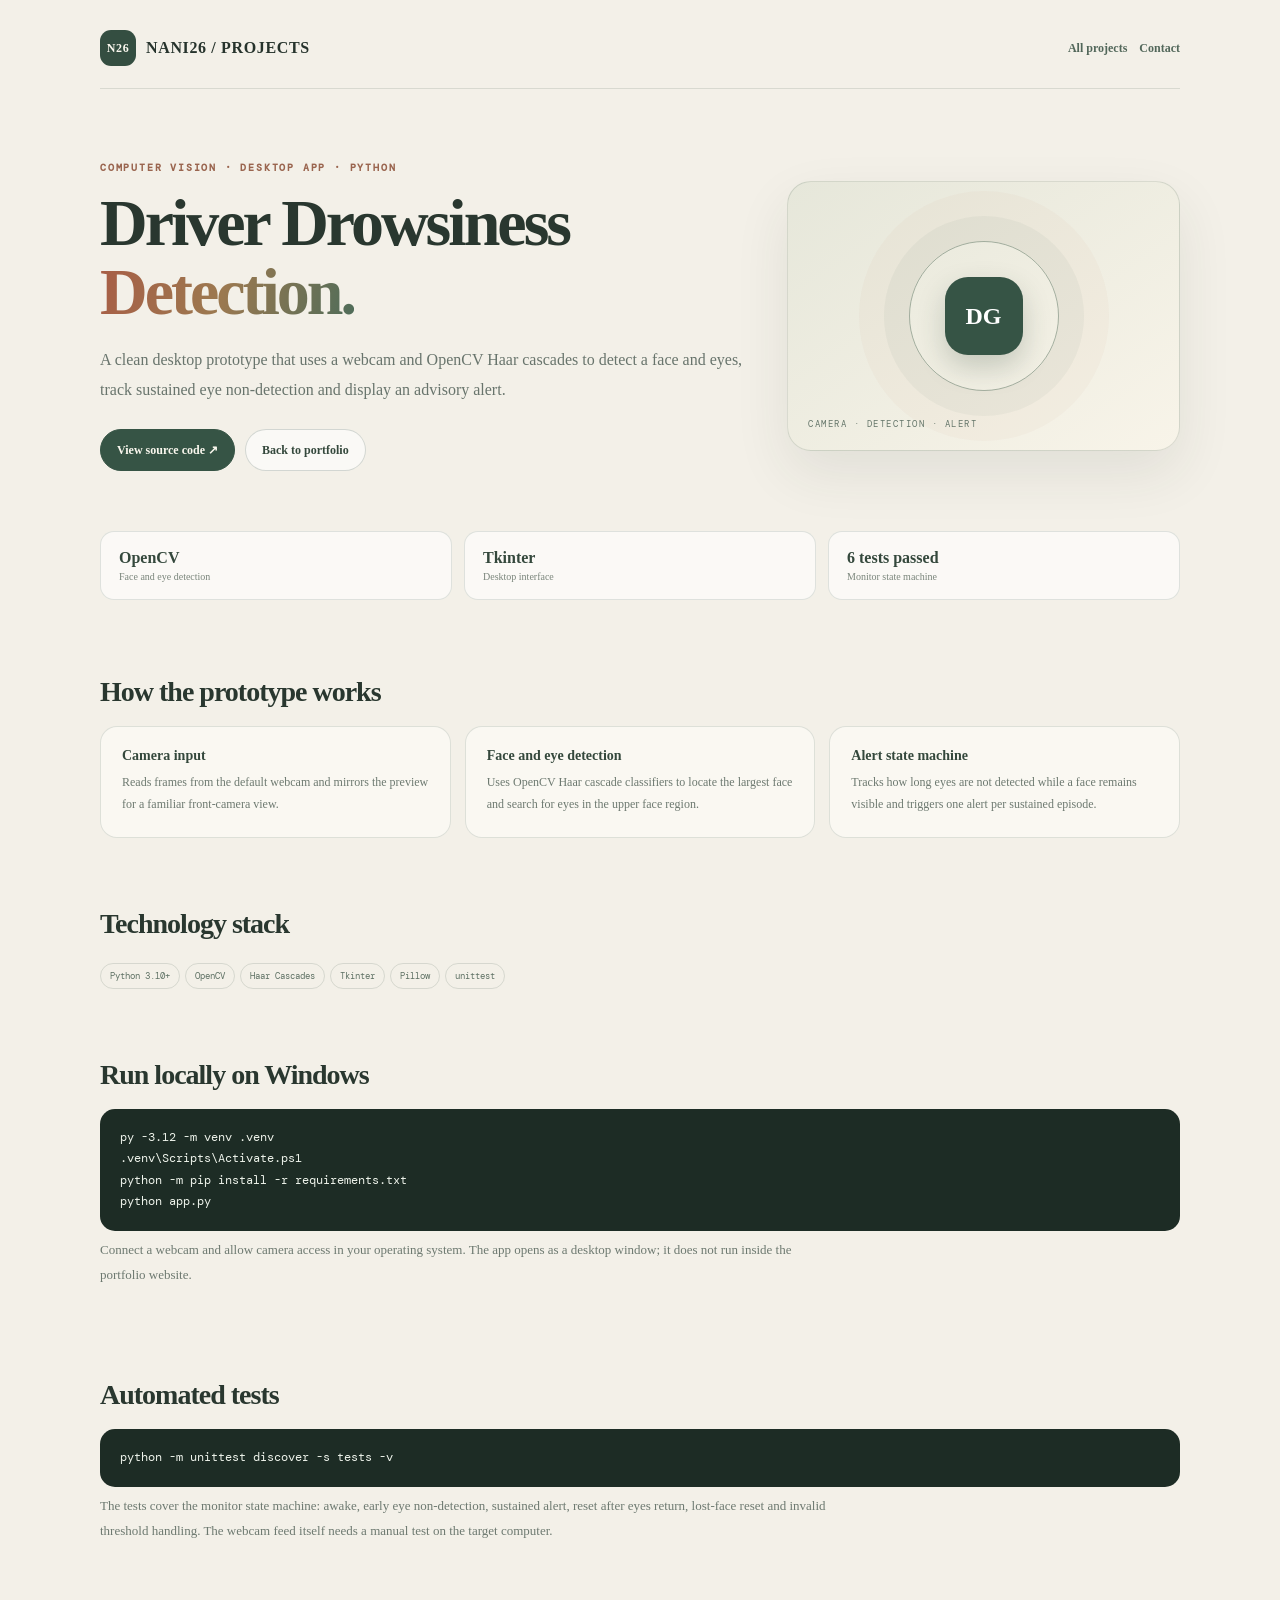
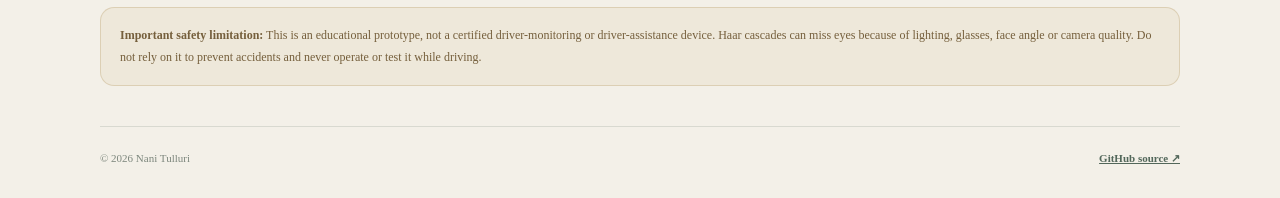
==== projects/driver-drowsiness-detection/index.html @ ed49a813 "Add clean project detail page" ====
<!doctype html>
<html lang="en">
<head>
  <meta charset="utf-8"><meta name="viewport" content="width=device-width, initial-scale=1">
  <meta name="theme-color" content="#f3f0e8">
  <meta name="description" content="Driver Drowsiness Detection — a Python desktop computer-vision prototype using OpenCV Haar cascades and Tkinter.">
  <title>Driver Drowsiness Detection | NANI26 Projects</title>
  <link rel="icon" href="/assets/img/favicon.svg" type="image/svg+xml">
  <link rel="preconnect" href="https://fonts.googleapis.com">
  <link rel="preconnect" href="https://fonts.gstatic.com" crossorigin>
  <link href="https://fonts.googleapis.com/css2?family=DM+Mono:wght@400;500&family=Manrope:wght@400;500;600;700;800&display=swap" rel="stylesheet">
  <link rel="stylesheet" href="/assets/css/project-pages.css">
</head>
<body class="project-page">
<div class="project-wrap">
  <header class="project-header">
    <a class="project-brand" href="/"><span class="project-mark">N26</span><span>NANI26 / PROJECTS</span></a>
    <nav class="project-nav"><a href="/#projects">All projects</a><a href="/#contact">Contact</a></nav>
  </header>
  <main>
    <section class="project-hero">
      <div>
        <div class="project-eyebrow">COMPUTER VISION · DESKTOP APP · PYTHON</div>
        <h1>Driver Drowsiness <span class="project-gradient">Detection.</span></h1>
        <p class="project-lead">A clean desktop prototype that uses a webcam and OpenCV Haar cascades to detect a face and eyes, track sustained eye non-detection and display an advisory alert.</p>
        <div class="project-actions">
          <a class="project-btn" href="https://github.com/tullurinani/nani26-portfolio/tree/main/projects/driver-drowsiness-detection" target="_blank" rel="noopener noreferrer">View source code ↗</a>
          <a class="project-btn secondary" href="/">Back to portfolio</a>
        </div>
      </div>
      <div class="project-art" aria-hidden="true"><span class="art-orbit"></span><span class="art-node">DG</span><span class="art-caption">CAMERA · DETECTION · ALERT</span></div>
    </section>

    <section class="project-stats">
      <div class="project-stat"><strong>OpenCV</strong><span>Face and eye detection</span></div>
      <div class="project-stat"><strong>Tkinter</strong><span>Desktop interface</span></div>
      <div class="project-stat"><strong>6 tests passed</strong><span>Monitor state machine</span></div>
    </section>

    <section class="project-section">
      <h2>How the prototype works</h2>
      <div class="project-grid">
        <article class="project-card"><b>Camera input</b><p>Reads frames from the default webcam and mirrors the preview for a familiar front-camera view.</p></article>
        <article class="project-card"><b>Face and eye detection</b><p>Uses OpenCV Haar cascade classifiers to locate the largest face and search for eyes in the upper face region.</p></article>
        <article class="project-card"><b>Alert state machine</b><p>Tracks how long eyes are not detected while a face remains visible and triggers one alert per sustained episode.</p></article>
      </div>
    </section>

    <section class="project-section">
      <h2>Technology stack</h2>
      <span class="project-chip">Python 3.10+</span><span class="project-chip">OpenCV</span><span class="project-chip">Haar Cascades</span><span class="project-chip">Tkinter</span><span class="project-chip">Pillow</span><span class="project-chip">unittest</span>
    </section>

    <section class="project-section">
      <h2>Run locally on Windows</h2>
      <pre class="project-code">py -3.12 -m venv .venv
.venv\Scripts\Activate.ps1
python -m pip install -r requirements.txt
python app.py</pre>
      <p class="project-section-intro">Connect a webcam and allow camera access in your operating system. The app opens as a desktop window; it does not run inside the portfolio website.</p>
    </section>

    <section class="project-section">
      <h2>Automated tests</h2>
      <pre class="project-code">python -m unittest discover -s tests -v</pre>
      <p class="project-section-intro">The tests cover the monitor state machine: awake, early eye non-detection, sustained alert, reset after eyes return, lost-face reset and invalid threshold handling. The webcam feed itself needs a manual test on the target computer.</p>
    </section>

    <div class="project-notice"><strong>Important safety limitation:</strong> This is an educational prototype, not a certified driver-monitoring or driver-assistance device. Haar cascades can miss eyes because of lighting, glasses, face angle or camera quality. Do not rely on it to prevent accidents and never operate or test it while driving.</div>
  </main>
  <footer class="project-footer"><span>© <span id="year"></span> Nani Tulluri</span><a href="https://github.com/tullurinani/nani26-portfolio/tree/main/projects/driver-drowsiness-detection" target="_blank" rel="noopener noreferrer">GitHub source ↗</a></footer>
</div>
<script>document.getElementById("year").textContent = new Date().getFullYear();</script>
</body>
</html>
---- assets/css/project-pages.css ----
/* Shared project detail pages */
.project-page { background:#f3f0e8; color:#26332c; min-height:100vh; }
.project-page * { box-sizing:border-box; }
.project-page a { color:inherit; }
.project-page .project-wrap { width:min(1080px,calc(100% - 40px)); margin:0 auto; }
.project-page .project-header { display:flex; align-items:center; justify-content:space-between; gap:18px; padding:22px 0; border-bottom:1px solid rgba(52,78,65,.14); }
.project-page .project-brand { display:flex; align-items:center; gap:10px; text-decoration:none; font-weight:850; letter-spacing:.04em; }
.project-page .project-mark { width:36px;height:36px;display:grid;place-items:center;border-radius:11px;background:#344e41;color:#fbf8ef;font-size:12px; }
.project-page .project-nav { display:flex; gap:12px; flex-wrap:wrap; }
.project-page .project-nav a { font-size:12px;font-weight:750;text-decoration:none;color:#52675a; }
.project-page .project-nav a:hover { color:#a85d45; }
.project-page .project-hero { display:grid;grid-template-columns:1.25fr .75fr;gap:32px;align-items:center;padding:72px 0 48px; }
.project-page .project-eyebrow { font:10px "DM Mono",monospace;letter-spacing:1.8px;color:#9a654f;text-transform:uppercase;font-weight:600; }
.project-page h1 { font-size:clamp(40px,6vw,66px);line-height:1.05;letter-spacing:-3px;margin:14px 0 18px;color:#29372f; }
.project-page .project-gradient { background:linear-gradient(105deg,#a85d45 0%,#9c7950 48%,#4e6c59 100%);-webkit-background-clip:text;background-clip:text;color:transparent; }
.project-page .project-lead { max-width:650px;color:#68746c;font-size:16px;line-height:1.9; }
.project-page .project-actions { display:flex;gap:10px;flex-wrap:wrap;margin-top:24px; }
.project-page .project-btn { display:inline-flex;align-items:center;justify-content:center;min-height:42px;padding:10px 16px;border-radius:999px;background:#365445;color:#fbf8ef;text-decoration:none;font-weight:800;font-size:12px;border:1px solid #365445; }
.project-page .project-btn.secondary { background:rgba(255,255,255,.6);color:#34483c;border-color:rgba(52,78,65,.2); }
.project-page .project-btn:hover { filter:brightness(.96);transform:translateY(-1px);text-decoration:none; }
.project-page .project-art { min-height:270px;border:1px solid rgba(52,78,65,.15);border-radius:24px;background:linear-gradient(145deg,#e6e7da,#f8f4e9);box-shadow:0 22px 55px rgba(48,53,43,.09);display:grid;place-items:center;position:relative;overflow:hidden;padding:25px; }
.project-page .art-orbit { width:150px;height:150px;border:1px solid rgba(69,96,76,.45);border-radius:50%;box-shadow:0 0 0 25px rgba(69,96,76,.05),0 0 0 50px rgba(181,102,78,.04); }
.project-page .art-node { position:absolute;display:grid;place-items:center;width:78px;height:78px;border-radius:23px;background:#365445;color:#fff;font-size:24px;font-weight:850;box-shadow:0 12px 28px rgba(40,65,48,.22); }
.project-page .art-caption { position:absolute;bottom:20px;left:20px;font:9px "DM Mono",monospace;letter-spacing:1.5px;color:#65766a; }
.project-page .project-stats { display:grid;grid-template-columns:repeat(3,1fr);gap:12px;margin:12px 0 48px; }
.project-page .project-stat { padding:17px 18px;background:rgba(255,255,255,.62);border:1px solid rgba(52,78,65,.14);border-radius:14px; }
.project-page .project-stat strong { display:block;font-size:16px;color:#34483c; }
.project-page .project-stat span { display:block;margin-top:4px;color:#7a857b;font-size:10px; }
.project-page .project-section { padding:28px 0 42px; }
.project-page .project-section h2 { font-size:28px;letter-spacing:-1px;margin:0 0 18px;color:#29372f; }
.project-page .project-section-intro { max-width:740px;color:#6d7970;font-size:13px;line-height:1.9;margin:-5px 0 22px; }
.project-page .project-grid { display:grid;grid-template-columns:repeat(3,1fr);gap:14px; }
.project-page .project-card { padding:21px;border:1px solid rgba(52,78,65,.14);border-radius:17px;background:rgba(251,249,243,.9); }
.project-page .project-card b { display:block;margin-bottom:8px;color:#34483c;font-size:14px; }
.project-page .project-card p { margin:0;color:#6d7970;font-size:12px;line-height:1.8; }
.project-page .project-chip { display:inline-block;padding:6px 9px;margin:5px 5px 0 0;border-radius:999px;border:1px solid rgba(52,78,65,.15);color:#5d7063;font:9px "DM Mono",monospace; }
.project-page .project-code { padding:18px 20px;border-radius:15px;background:#1d2c25;color:#eff4ec;overflow:auto;font:12px/1.8 "DM Mono",monospace;white-space:pre-wrap; }
.project-page .project-notice { padding:17px 19px;border:1px solid rgba(166,131,69,.25);border-radius:14px;background:rgba(195,164,104,.10);color:#755f3c;font-size:12px;line-height:1.8; }
.project-page .project-footer { margin-top:40px;padding:25px 0;border-top:1px solid rgba(52,78,65,.14);color:#7d877d;font-size:11px;display:flex;justify-content:space-between;gap:14px;flex-wrap:wrap; }
.project-page .project-footer a { color:#52675a;font-weight:750; }
@media(max-width:760px) {
  .project-page .project-wrap { width:min(100% - 28px,1080px); }
  .project-page .project-header { align-items:flex-start; }
  .project-page .project-nav { justify-content:flex-end; }
  .project-page .project-hero { grid-template-columns:1fr;padding:46px 0 30px;gap:24px; }
  .project-page .project-art { min-height:210px; }
  .project-page .project-stats { grid-template-columns:1fr; }
  .project-page .project-grid { grid-template-columns:1fr; }
  .project-page h1 { letter-spacing:-2px; }
}
@media(prefers-reduced-motion:reduce) {
  .project-page .project-btn { transition:none; }
}
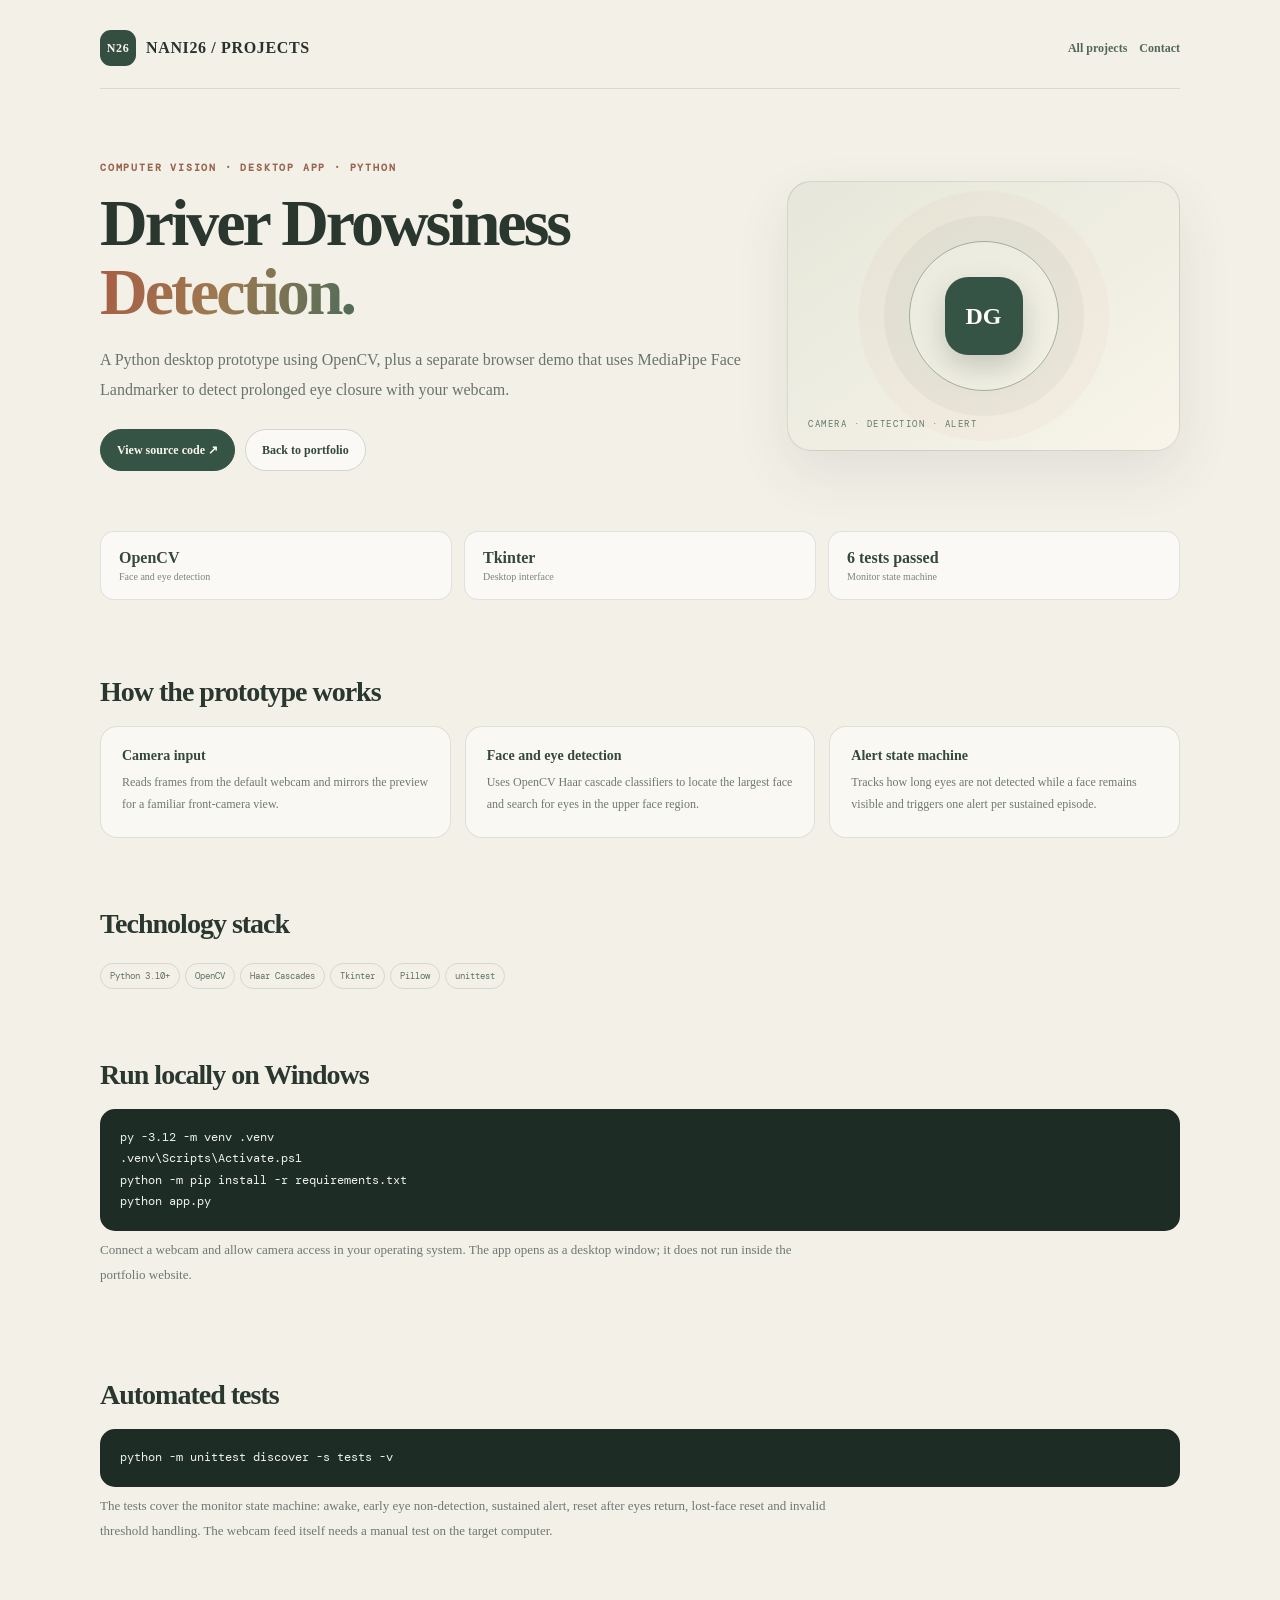
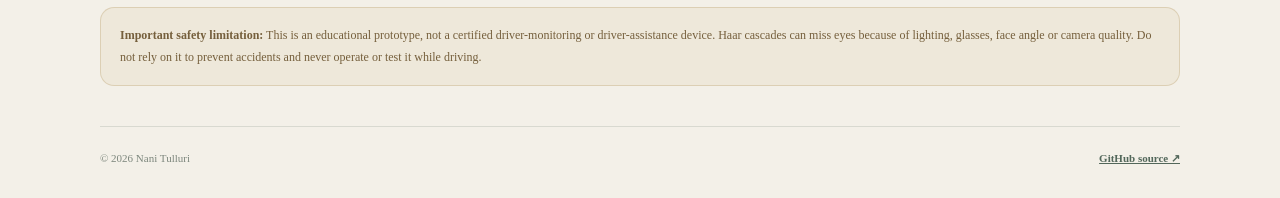
==== commit 1d67a671: "Link the hosted browser demo from driver project page" ====
--- a/projects/driver-drowsiness-detection/index.html
+++ b/projects/driver-drowsiness-detection/index.html
@@ -22,7 +22,7 @@
       <div>
         <div class="project-eyebrow">COMPUTER VISION · DESKTOP APP · PYTHON</div>
         <h1>Driver Drowsiness <span class="project-gradient">Detection.</span></h1>
-        <p class="project-lead">A clean desktop prototype that uses a webcam and OpenCV Haar cascades to detect a face and eyes, track sustained eye non-detection and display an advisory alert.</p>
+        <p class="project-lead">A Python desktop prototype using OpenCV, plus a separate browser demo that uses MediaPipe Face Landmarker to detect prolonged eye closure with your webcam.</p>
         <div class="project-actions">
           <a class="project-btn" href="https://github.com/tullurinani/nani26-portfolio/tree/main/projects/driver-drowsiness-detection" target="_blank" rel="noopener noreferrer">View source code ↗</a>
           <a class="project-btn secondary" href="/">Back to portfolio</a>
